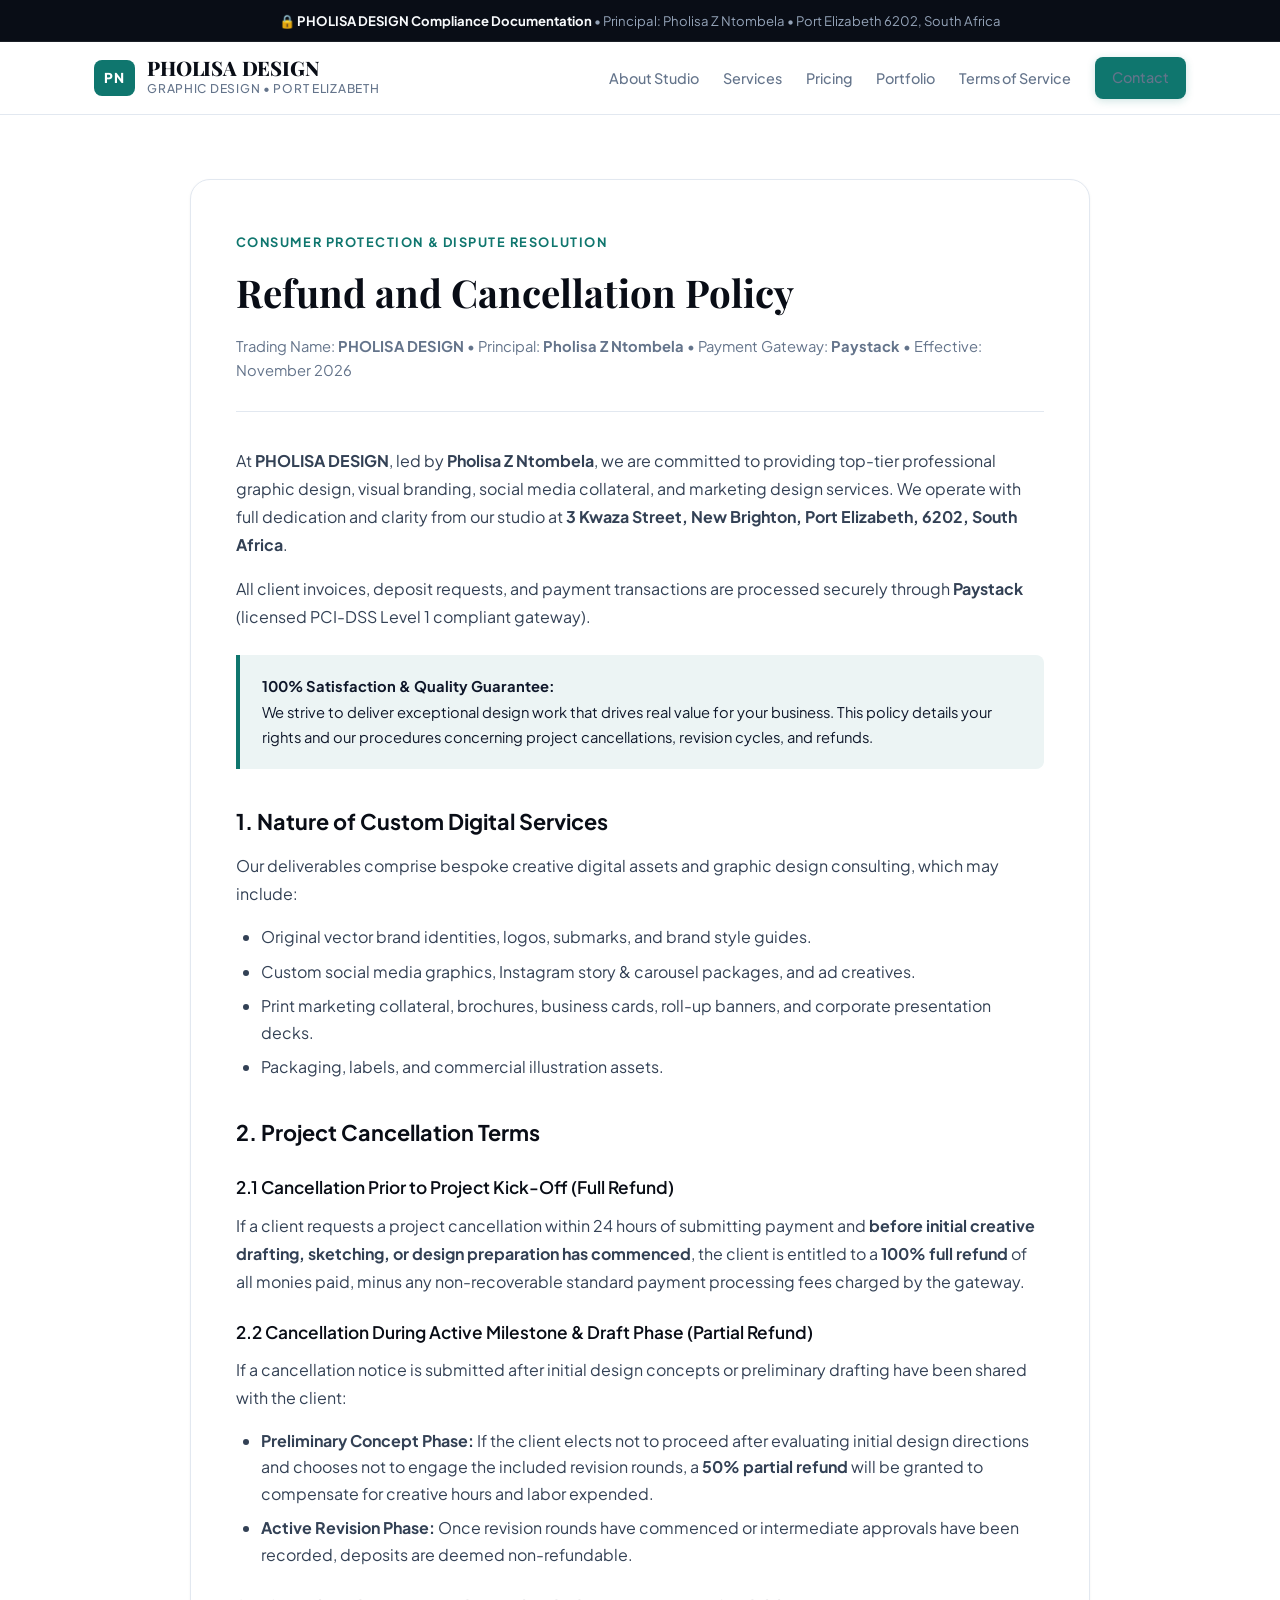
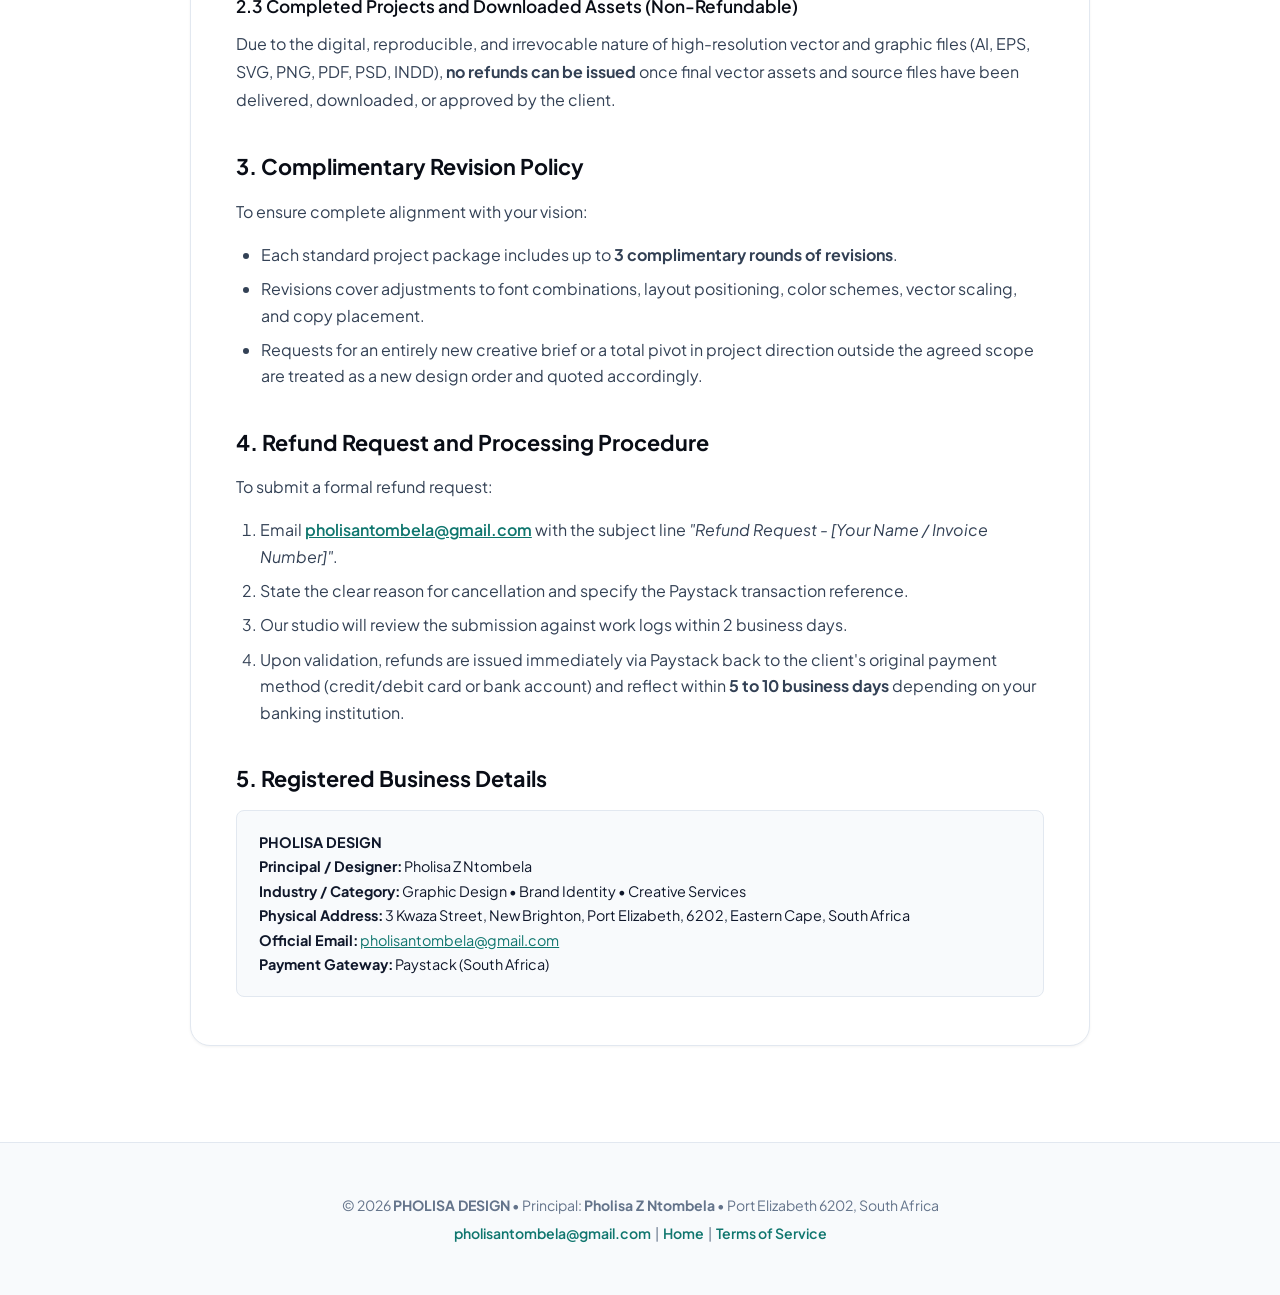
==== refund-policy.html @ c9d3c2b5 "Initial commit: PHOLISA DESIGN website" ====
<!DOCTYPE html>
<html lang="en">
<head>
  <meta charset="UTF-8">
  <meta name="viewport" content="width=device-width, initial-scale=1.0">
  <title>Refund &amp; Cancellation Policy — PHOLISA DESIGN</title>
  <meta name="description" content="Official Refund and Cancellation Policy for PHOLISA DESIGN (Pholisa Z Ntombela) — Graphic Design Studio based in Port Elizabeth, South Africa.">
  <link rel="stylesheet" href="styles.css">
  <link rel="preconnect" href="https://fonts.googleapis.com">
  <link rel="preconnect" href="https://fonts.gstatic.com" crossorigin>
  <link href="https://fonts.googleapis.com/css2?family=Playfair+Display:ital,wght@0,600;0,700;1,600&family=Plus+Jakarta+Sans:wght@300;400;500;600;700;800&display=swap" rel="stylesheet">
</head>
<body>

  <!-- Top Announcement Bar -->
  <div class="top-bar">
    <span>🔒 <strong>PHOLISA DESIGN Compliance Documentation</strong> &bull; Principal: Pholisa Z Ntombela &bull; Port Elizabeth 6202, South Africa</span>
  </div>

  <!-- Navigation -->
  <nav>
    <div class="nav-inner">
      <a href="index.html" class="logo-brand">
        <span class="logo-badge">PN</span>
        <div class="logo-text">
          <span class="logo-title">PHOLISA DESIGN</span>
          <span class="logo-sub">Graphic Design &bull; Port Elizabeth</span>
        </div>
      </a>
      <ul class="nav-links">
        <li><a href="index.html#about">About Studio</a></li>
        <li><a href="index.html#services">Services</a></li>
        <li><a href="index.html#pricing">Pricing</a></li>
        <li><a href="index.html#portfolio">Portfolio</a></li>
        <li><a href="terms.html">Terms of Service</a></li>
        <li><a href="index.html#contact" class="btn btn-primary btn-sm">Contact</a></li>
      </ul>
    </div>
  </nav>

  <!-- Main Content -->
  <main class="policy-page">
    <div class="container">
      <div class="policy-card-main">
        
        <div class="policy-head">
          <span class="section-label">Consumer Protection &amp; Dispute Resolution</span>
          <h1>Refund and Cancellation Policy</h1>
          <p>
            Trading Name: <strong>PHOLISA DESIGN</strong> &bull; Principal: <strong>Pholisa Z Ntombela</strong> &bull; Payment Gateway: <strong>Paystack</strong> &bull; Effective: November 2026
          </p>
        </div>

        <div class="policy-content">
          <p>
            At <strong>PHOLISA DESIGN</strong>, led by <strong>Pholisa Z Ntombela</strong>, we are committed to providing top-tier professional graphic design, visual branding, social media collateral, and marketing design services. We operate with full dedication and clarity from our studio at <strong>3 Kwaza Street, New Brighton, Port Elizabeth, 6202, South Africa</strong>.
          </p>
          <p>
            All client invoices, deposit requests, and payment transactions are processed securely through <strong>Paystack</strong> (licensed PCI-DSS Level 1 compliant gateway).
          </p>

          <div class="policy-alert-box">
            <strong>100% Satisfaction &amp; Quality Guarantee:</strong><br>
            We strive to deliver exceptional design work that drives real value for your business. This policy details your rights and our procedures concerning project cancellations, revision cycles, and refunds.
          </div>

          <h2>1. Nature of Custom Digital Services</h2>
          <p>
            Our deliverables comprise bespoke creative digital assets and graphic design consulting, which may include:
          </p>
          <ul>
            <li>Original vector brand identities, logos, submarks, and brand style guides.</li>
            <li>Custom social media graphics, Instagram story &amp; carousel packages, and ad creatives.</li>
            <li>Print marketing collateral, brochures, business cards, roll-up banners, and corporate presentation decks.</li>
            <li>Packaging, labels, and commercial illustration assets.</li>
          </ul>

          <h2>2. Project Cancellation Terms</h2>
          
          <h3>2.1 Cancellation Prior to Project Kick-Off (Full Refund)</h3>
          <p>
            If a client requests a project cancellation within 24 hours of submitting payment and <strong>before initial creative drafting, sketching, or design preparation has commenced</strong>, the client is entitled to a <strong>100% full refund</strong> of all monies paid, minus any non-recoverable standard payment processing fees charged by the gateway.
          </p>

          <h3>2.2 Cancellation During Active Milestone &amp; Draft Phase (Partial Refund)</h3>
          <p>
            If a cancellation notice is submitted after initial design concepts or preliminary drafting have been shared with the client:
          </p>
          <ul>
            <li><strong>Preliminary Concept Phase:</strong> If the client elects not to proceed after evaluating initial design directions and chooses not to engage the included revision rounds, a <strong>50% partial refund</strong> will be granted to compensate for creative hours and labor expended.</li>
            <li><strong>Active Revision Phase:</strong> Once revision rounds have commenced or intermediate approvals have been recorded, deposits are deemed non-refundable.</li>
          </ul>

          <h3>2.3 Completed Projects and Downloaded Assets (Non-Refundable)</h3>
          <p>
            Due to the digital, reproducible, and irrevocable nature of high-resolution vector and graphic files (AI, EPS, SVG, PNG, PDF, PSD, INDD), <strong>no refunds can be issued</strong> once final vector assets and source files have been delivered, downloaded, or approved by the client.
          </p>

          <h2>3. Complimentary Revision Policy</h2>
          <p>
            To ensure complete alignment with your vision:
          </p>
          <ul>
            <li>Each standard project package includes up to <strong>3 complimentary rounds of revisions</strong>.</li>
            <li>Revisions cover adjustments to font combinations, layout positioning, color schemes, vector scaling, and copy placement.</li>
            <li>Requests for an entirely new creative brief or a total pivot in project direction outside the agreed scope are treated as a new design order and quoted accordingly.</li>
          </ul>

          <h2>4. Refund Request and Processing Procedure</h2>
          <p>
            To submit a formal refund request:
          </p>
          <ol style="margin-left: 1.5rem; color: #334155; margin-bottom: 1.2rem;">
            <li style="margin-bottom: 0.5rem;">Email <a href="mailto:pholisantombela@gmail.com" style="color:var(--clr-accent); font-weight:600;">pholisantombela@gmail.com</a> with the subject line <em>"Refund Request - [Your Name / Invoice Number]"</em>.</li>
            <li style="margin-bottom: 0.5rem;">State the clear reason for cancellation and specify the Paystack transaction reference.</li>
            <li style="margin-bottom: 0.5rem;">Our studio will review the submission against work logs within 2 business days.</li>
            <li style="margin-bottom: 0.5rem;">Upon validation, refunds are issued immediately via Paystack back to the client's original payment method (credit/debit card or bank account) and reflect within <strong>5 to 10 business days</strong> depending on your banking institution.</li>
          </ol>

          <h2>5. Registered Business Details</h2>
          <div style="background: var(--clr-surface); border: 1px solid var(--clr-border); padding: 1.2rem 1.4rem; border-radius: var(--radius-sm); font-size: 0.9rem; line-height: 1.7;">
            <strong>PHOLISA DESIGN</strong><br>
            <strong>Principal / Designer:</strong> Pholisa Z Ntombela<br>
            <strong>Industry / Category:</strong> Graphic Design &bull; Brand Identity &bull; Creative Services<br>
            <strong>Physical Address:</strong> 3 Kwaza Street, New Brighton, Port Elizabeth, 6202, Eastern Cape, South Africa<br>
            <strong>Official Email:</strong> <a href="mailto:pholisantombela@gmail.com" style="color:var(--clr-accent);">pholisantombela@gmail.com</a><br>
            <strong>Payment Gateway:</strong> Paystack (South Africa)
          </div>

        </div>
      </div>
    </div>
  </main>

  <!-- Footer -->
  <footer>
    <div class="container">
      <p>
        &copy; 2026 <strong>PHOLISA DESIGN</strong> &bull; Principal: <strong>Pholisa Z Ntombela</strong> &bull; Port Elizabeth 6202, South Africa<br>
        <a href="mailto:pholisantombela@gmail.com">pholisantombela@gmail.com</a> &nbsp;|&nbsp;
        <a href="index.html">Home</a> &nbsp;|&nbsp;
        <a href="terms.html">Terms of Service</a>
      </p>
    </div>
  </footer>

</body>
</html>
---- styles.css ----
:root {
  --clr-bg: #ffffff;
  --clr-surface: #f8fafc;
  --clr-card: #ffffff;
  --clr-border: #e2e8f0;
  --clr-accent: #0f766e; /* Elegant deep teal / emerald */
  --clr-accent-hover: #0d9488;
  --clr-accent-light: rgba(15, 118, 110, 0.08);
  --clr-accent-border: rgba(15, 118, 110, 0.25);
  --clr-gold: #b45309;
  --clr-gold-light: rgba(180, 83, 9, 0.1);
  --clr-text: #0f172a;
  --clr-muted: #64748b;
  --clr-dark: #090d16;
  --radius-sm: 8px;
  --radius: 14px;
  --radius-lg: 20px;
  --max-w: 1140px;
  --shadow-sm: 0 1px 3px rgba(0,0,0,0.05);
  --shadow-md: 0 4px 12px rgba(0,0,0,0.06);
  --shadow-lg: 0 12px 30px rgba(0,0,0,0.08);
  --font-sans: 'Plus Jakarta Sans', -apple-system, BlinkMacSystemFont, 'Segoe UI', Roboto, sans-serif;
  --font-serif: 'Playfair Display', Georgia, serif;
}

*, *::before, *::after {
  box-sizing: border-box;
  margin: 0;
  padding: 0;
}

html {
  scroll-behavior: smooth;
  color-scheme: light;
}

body {
  font-family: var(--font-sans);
  background: var(--clr-bg);
  color: var(--clr-text);
  line-height: 1.65;
  -webkit-font-smoothing: antialiased;
}

/* Announcement Top Bar */
.top-bar {
  background: var(--clr-dark);
  color: #94a3b8;
  font-size: 0.82rem;
  padding: 0.6rem 1rem;
  text-align: center;
  border-bottom: 1px solid rgba(255,255,255,0.08);
}
.top-bar strong {
  color: #f8fafc;
}
.top-bar a {
  color: #38bdf8;
  text-decoration: underline;
  margin-left: 0.4rem;
}

/* Navigation */
nav {
  position: sticky;
  top: 0;
  z-index: 100;
  background: rgba(255, 255, 255, 0.95);
  backdrop-filter: blur(16px);
  -webkit-backdrop-filter: blur(16px);
  border-bottom: 1px solid var(--clr-border);
}

.nav-inner {
  max-width: var(--max-w);
  margin: auto;
  padding: 0.95rem 1.5rem;
  display: flex;
  align-items: center;
  justify-content: space-between;
  gap: 1.5rem;
}

.logo-brand {
  display: flex;
  align-items: center;
  gap: 0.75rem;
  text-decoration: none;
}

.logo-badge {
  background: var(--clr-accent);
  color: #ffffff;
  font-weight: 800;
  font-size: 0.85rem;
  letter-spacing: 0.05em;
  padding: 0.4rem 0.65rem;
  border-radius: var(--radius-sm);
}

.logo-text {
  display: flex;
  flex-direction: column;
}

.logo-title {
  font-family: var(--font-serif);
  font-size: 1.25rem;
  font-weight: 800;
  color: var(--clr-dark);
  line-height: 1.1;
  letter-spacing: -0.01em;
}

.logo-sub {
  font-size: 0.75rem;
  color: var(--clr-muted);
  font-weight: 500;
  text-transform: uppercase;
  letter-spacing: 0.06em;
}

.nav-links {
  display: flex;
  gap: 1.5rem;
  list-style: none;
  align-items: center;
}

.nav-links a {
  color: var(--clr-muted);
  text-decoration: none;
  font-size: 0.9rem;
  font-weight: 500;
  transition: color 0.2s;
}

.nav-links a:hover {
  color: var(--clr-accent);
}

/* Buttons */
.btn {
  display: inline-flex;
  align-items: center;
  justify-content: center;
  gap: 0.5rem;
  padding: 0.75rem 1.6rem;
  border-radius: var(--radius-sm);
  font-size: 0.92rem;
  font-weight: 600;
  text-decoration: none;
  transition: all 0.25s ease;
  cursor: pointer;
  border: 1px solid transparent;
  font-family: inherit;
}

.btn-primary {
  background: var(--clr-accent);
  color: #ffffff;
  box-shadow: 0 2px 8px rgba(15, 118, 110, 0.2);
}

.btn-primary:hover {
  background: var(--clr-accent-hover);
  transform: translateY(-2px);
  box-shadow: 0 6px 16px rgba(15, 118, 110, 0.3);
  color: #ffffff;
}

.btn-outline {
  border-color: var(--clr-border);
  color: var(--clr-text);
  background: #ffffff;
}

.btn-outline:hover {
  border-color: var(--clr-accent);
  color: var(--clr-accent);
  transform: translateY(-2px);
  box-shadow: var(--shadow-sm);
}

.btn-sm {
  padding: 0.5rem 1rem;
  font-size: 0.85rem;
}

/* Hero Section */
.hero {
  min-height: 85vh;
  display: flex;
  align-items: center;
  justify-content: center;
  text-align: center;
  padding: 5rem 1.5rem 4.5rem;
  background: 
    radial-gradient(circle at 50% 15%, rgba(15, 118, 110, 0.08) 0%, transparent 60%),
    radial-gradient(circle at 80% 80%, rgba(180, 83, 9, 0.04) 0%, transparent 40%),
    var(--clr-bg);
  position: relative;
}

.hero-badge {
  display: inline-flex;
  align-items: center;
  gap: 0.5rem;
  padding: 0.4rem 1rem;
  border: 1px solid var(--clr-accent-border);
  border-radius: 9999px;
  font-size: 0.8rem;
  color: var(--clr-accent);
  letter-spacing: 0.06em;
  text-transform: uppercase;
  margin-bottom: 1.8rem;
  background: var(--clr-accent-light);
  font-weight: 700;
}

.hero h1 {
  font-family: var(--font-serif);
  font-size: clamp(2.5rem, 5.8vw, 4.4rem);
  line-height: 1.15;
  margin-bottom: 1.4rem;
  color: var(--clr-dark);
  letter-spacing: -0.02em;
}

.hero h1 span.highlight {
  color: var(--clr-accent);
  position: relative;
  display: inline-block;
}

.hero p {
  max-width: 620px;
  margin: 0 auto 2.5rem;
  color: var(--clr-muted);
  font-size: 1.1rem;
  line-height: 1.7;
}

.btn-group {
  display: flex;
  gap: 1rem;
  justify-content: center;
  flex-wrap: wrap;
}

/* Sections Common */
section {
  padding: 5.5rem 1.5rem;
}

.container {
  max-width: var(--max-w);
  margin: auto;
}

.section-label {
  font-size: 0.8rem;
  letter-spacing: 0.12em;
  text-transform: uppercase;
  color: var(--clr-accent);
  margin-bottom: 0.6rem;
  font-weight: 700;
}

.section-title {
  font-family: var(--font-serif);
  font-size: clamp(1.9rem, 3.8vw, 2.7rem);
  margin-bottom: 0.9rem;
  color: var(--clr-dark);
  letter-spacing: -0.01em;
  line-height: 1.2;
}

.section-sub {
  color: var(--clr-muted);
  max-width: 640px;
  font-size: 1.02rem;
  margin-bottom: 3.2rem;
}

hr.divider {
  border: none;
  border-top: 1px solid var(--clr-border);
  margin: 0;
}

.alt-bg {
  background: var(--clr-surface);
}

/* About Section */
.about-grid {
  display: grid;
  grid-template-columns: 1.15fr 0.85fr;
  gap: 3.5rem;
  align-items: center;
}

.about-text h2 {
  font-family: var(--font-serif);
  font-size: 2.1rem;
  margin-bottom: 1.2rem;
  color: var(--clr-dark);
  line-height: 1.25;
}

.about-text p {
  color: var(--clr-muted);
  margin-bottom: 1.1rem;
  font-size: 1rem;
  line-height: 1.75;
}

.business-id-card {
  margin-top: 1.6rem;
  padding: 1.2rem 1.4rem;
  background: var(--clr-surface);
  border: 1px solid var(--clr-border);
  border-left: 4px solid var(--clr-accent);
  border-radius: var(--radius-sm);
  font-size: 0.88rem;
  line-height: 1.65;
}

.stats-grid {
  display: grid;
  grid-template-columns: 1fr 1fr;
  gap: 1.2rem;
}

.stat-card {
  background: var(--clr-card);
  border: 1px solid var(--clr-border);
  border-radius: var(--radius);
  padding: 1.8rem 1.4rem;
  text-align: center;
  box-shadow: var(--shadow-sm);
  transition: transform 0.2s, box-shadow 0.2s;
}

.stat-card:hover {
  transform: translateY(-3px);
  box-shadow: var(--shadow-md);
}

.stat-card .num {
  font-family: var(--font-serif);
  font-size: 2.2rem;
  color: var(--clr-accent);
  font-weight: 700;
  line-height: 1.1;
}

.stat-card .lbl {
  font-size: 0.85rem;
  color: var(--clr-muted);
  margin-top: 0.4rem;
  font-weight: 500;
}

/* Services Grid */
.services-grid {
  display: grid;
  grid-template-columns: repeat(auto-fill, minmax(320px, 1fr));
  gap: 1.6rem;
}

.service-card {
  background: var(--clr-card);
  border: 1px solid var(--clr-border);
  border-radius: var(--radius);
  padding: 2rem 1.8rem;
  transition: all 0.25s ease;
  box-shadow: var(--shadow-sm);
  display: flex;
  flex-direction: column;
}

.service-card:hover {
  border-color: var(--clr-accent);
  transform: translateY(-4px);
  box-shadow: var(--shadow-lg);
}

.service-icon {
  width: 52px;
  height: 52px;
  border-radius: 12px;
  background: var(--clr-accent-light);
  display: grid;
  place-items: center;
  margin-bottom: 1.2rem;
  font-size: 1.5rem;
  color: var(--clr-accent);
}

.service-card h3 {
  font-size: 1.15rem;
  font-weight: 700;
  margin-bottom: 0.6rem;
  color: var(--clr-dark);
}

.service-card p {
  font-size: 0.92rem;
  color: var(--clr-muted);
  line-height: 1.65;
  margin-bottom: 1.2rem;
  flex-grow: 1;
}

.service-tags {
  display: flex;
  flex-wrap: wrap;
  gap: 0.4rem;
  margin-top: auto;
}

.service-tag {
  font-size: 0.75rem;
  padding: 0.2rem 0.6rem;
  border-radius: 6px;
  background: #f1f5f9;
  color: #475569;
  font-weight: 600;
}

/* Pricing Section */
.pricing-grid {
  display: grid;
  grid-template-columns: repeat(auto-fit, minmax(310px, 1fr));
  gap: 1.8rem;
  align-items: stretch;
}

.pricing-card {
  background: var(--clr-card);
  border: 1px solid var(--clr-border);
  border-radius: var(--radius-lg);
  padding: 2.2rem 2rem;
  display: flex;
  flex-direction: column;
  position: relative;
  transition: all 0.25s ease;
  box-shadow: var(--shadow-sm);
}

.pricing-card:hover {
  transform: translateY(-5px);
  box-shadow: var(--shadow-lg);
}

.pricing-card.featured {
  border: 2px solid var(--clr-accent);
  box-shadow: 0 10px 30px rgba(15, 118, 110, 0.12);
}

.featured-pill {
  position: absolute;
  top: -13px;
  left: 50%;
  transform: translateX(-50%);
  background: var(--clr-accent);
  color: #ffffff;
  font-size: 0.75rem;
  font-weight: 700;
  text-transform: uppercase;
  letter-spacing: 0.08em;
  padding: 0.3rem 0.9rem;
  border-radius: 9999px;
}

.pricing-header h3 {
  font-size: 1.25rem;
  font-weight: 700;
  color: var(--clr-dark);
  margin-bottom: 0.4rem;
}

.pricing-desc {
  font-size: 0.88rem;
  color: var(--clr-muted);
  min-height: 42px;
}

.pricing-amount {
  margin: 1.4rem 0 1.6rem;
  display: flex;
  align-items: baseline;
  gap: 0.35rem;
}

.currency {
  font-size: 1.4rem;
  font-weight: 700;
  color: var(--clr-accent);
}

.price {
  font-family: var(--font-serif);
  font-size: 2.8rem;
  font-weight: 700;
  color: var(--clr-dark);
  line-height: 1;
}

.period {
  font-size: 0.88rem;
  color: var(--clr-muted);
}

.pricing-features {
  list-style: none;
  margin-bottom: 2rem;
  flex-grow: 1;
}

.pricing-features li {
  font-size: 0.9rem;
  color: #334155;
  padding: 0.55rem 0;
  border-bottom: 1px solid #f1f5f9;
  display: flex;
  align-items: center;
  gap: 0.65rem;
}

.pricing-features li::before {
  content: "✓";
  color: var(--clr-accent);
  font-weight: 800;
  font-size: 0.95rem;
}

.pricing-notice {
  background: rgba(15, 118, 110, 0.06);
  border: 1px dashed var(--clr-accent-border);
  border-radius: var(--radius-sm);
  padding: 1.2rem;
  margin-top: 2rem;
  text-align: center;
  font-size: 0.88rem;
  color: var(--clr-text);
}

/* Steps / Workflow */
.steps {
  display: flex;
  flex-direction: column;
  gap: 1.3rem;
}

.step {
  display: flex;
  gap: 1.5rem;
  align-items: flex-start;
  background: var(--clr-card);
  border: 1px solid var(--clr-border);
  border-radius: var(--radius);
  padding: 1.6rem 1.8rem;
  box-shadow: var(--shadow-sm);
  transition: transform 0.2s ease, border-color 0.2s ease;
}

.step:hover {
  transform: translateX(4px);
  border-color: var(--clr-accent-border);
}

.step-num {
  min-width: 42px;
  height: 42px;
  border-radius: 50%;
  background: var(--clr-accent-light);
  border: 1.5px solid var(--clr-accent);
  color: var(--clr-accent);
  font-weight: 800;
  font-size: 1rem;
  display: grid;
  place-items: center;
  flex-shrink: 0;
}

.step h3 {
  font-size: 1.05rem;
  font-weight: 700;
  margin-bottom: 0.35rem;
  color: var(--clr-dark);
}

.step p {
  font-size: 0.92rem;
  color: var(--clr-muted);
  line-height: 1.65;
}

/* Portfolio / Projects */
.projects-grid {
  display: grid;
  grid-template-columns: repeat(auto-fill, minmax(320px, 1fr));
  gap: 1.8rem;
}

.project-card {
  background: var(--clr-card);
  border: 1px solid var(--clr-border);
  border-radius: var(--radius);
  overflow: hidden;
  transition: all 0.25s ease;
  box-shadow: var(--shadow-sm);
}

.project-card:hover {
  border-color: var(--clr-accent);
  transform: translateY(-5px);
  box-shadow: var(--shadow-lg);
}

.project-thumb {
  height: 180px;
  background: linear-gradient(135deg, #f8fafc, #e2e8f0);
  display: grid;
  place-items: center;
  font-size: 2.8rem;
  border-bottom: 1px solid var(--clr-border);
}

.project-body {
  padding: 1.5rem 1.6rem;
}

.project-body h3 {
  font-size: 1.08rem;
  font-weight: 700;
  margin-bottom: 0.45rem;
  color: var(--clr-dark);
}

.project-body p {
  font-size: 0.88rem;
  color: var(--clr-muted);
  line-height: 1.6;
}

.project-tag {
  display: inline-block;
  margin-top: 0.9rem;
  padding: 0.25rem 0.75rem;
  border-radius: 9999px;
  background: var(--clr-accent-light);
  color: var(--clr-accent);
  font-size: 0.75rem;
  font-weight: 700;
  text-transform: uppercase;
  letter-spacing: 0.05em;
}

/* Policies Grid */
.policy-grid {
  display: grid;
  grid-template-columns: 1fr 1fr;
  gap: 1.8rem;
}

.policy-card {
  background: var(--clr-card);
  border: 1px solid var(--clr-border);
  border-radius: var(--radius);
  padding: 2rem 1.8rem;
  box-shadow: var(--shadow-sm);
}

.policy-card h3 {
  font-size: 1.1rem;
  font-weight: 700;
  margin-bottom: 1rem;
  color: var(--clr-accent);
  display: flex;
  align-items: center;
  gap: 0.6rem;
}

.policy-card ul {
  list-style: none;
}

.policy-card ul li {
  font-size: 0.9rem;
  color: var(--clr-muted);
  padding: 0.5rem 0;
  border-bottom: 1px solid #f1f5f9;
  display: flex;
  gap: 0.6rem;
  line-height: 1.6;
}

.policy-card ul li:last-child {
  border-bottom: none;
}

.policy-card ul li::before {
  content: "›";
  color: var(--clr-accent);
  font-weight: 700;
  flex-shrink: 0;
}

/* Contact Grid */
.contact-grid {
  display: grid;
  grid-template-columns: 1fr 1fr;
  gap: 3rem;
  align-items: start;
}

.contact-info h2 {
  font-family: var(--font-serif);
  font-size: 2.1rem;
  margin-bottom: 0.8rem;
  color: var(--clr-dark);
}

.contact-info p {
  color: var(--clr-muted);
  margin-bottom: 2rem;
  font-size: 1.02rem;
}

.contact-items {
  display: flex;
  flex-direction: column;
  gap: 1rem;
}

.contact-item {
  display: flex;
  align-items: center;
  gap: 1.1rem;
  background: var(--clr-card);
  border: 1px solid var(--clr-border);
  border-radius: var(--radius);
  padding: 1.1rem 1.4rem;
  text-decoration: none;
  color: inherit;
  transition: all 0.2s ease;
  box-shadow: var(--shadow-sm);
}

.contact-item:hover {
  border-color: var(--clr-accent);
  box-shadow: var(--shadow-md);
  transform: translateY(-2px);
}

.contact-item .ci-icon {
  font-size: 1.4rem;
  min-width: 34px;
  text-align: center;
}

.contact-item .ci-label {
  font-size: 0.78rem;
  color: var(--clr-muted);
  text-transform: uppercase;
  letter-spacing: 0.05em;
  font-weight: 600;
}

.contact-item .ci-val {
  font-size: 0.95rem;
  font-weight: 600;
  color: var(--clr-dark);
}

.contact-form {
  background: var(--clr-card);
  border: 1px solid var(--clr-border);
  border-radius: var(--radius-lg);
  padding: 2.4rem;
  box-shadow: var(--shadow-sm);
}

.contact-form h3 {
  font-size: 1.25rem;
  font-weight: 700;
  margin-bottom: 1.5rem;
  color: var(--clr-dark);
}

.form-group {
  margin-bottom: 1.25rem;
}

.form-group label {
  display: block;
  font-size: 0.85rem;
  color: var(--clr-muted);
  margin-bottom: 0.45rem;
  font-weight: 600;
}

.form-group input,
.form-group textarea,
.form-group select {
  width: 100%;
  background: #ffffff;
  border: 1px solid var(--clr-border);
  border-radius: var(--radius-sm);
  padding: 0.8rem 1rem;
  color: var(--clr-text);
  font-family: inherit;
  font-size: 0.92rem;
  transition: border-color 0.2s, box-shadow 0.2s;
  outline: none;
}

.form-group input:focus,
.form-group textarea:focus,
.form-group select:focus {
  border-color: var(--clr-accent);
  box-shadow: 0 0 0 3px rgba(15, 118, 110, 0.12);
}

.form-group textarea {
  resize: vertical;
  min-height: 120px;
}

.btn-submit {
  width: 100%;
  padding: 0.9rem;
  border: none;
  border-radius: var(--radius-sm);
  background: var(--clr-accent);
  color: #ffffff;
  font-weight: 700;
  font-size: 1rem;
  cursor: pointer;
  transition: all 0.25s ease;
  font-family: inherit;
}

.btn-submit:hover {
  background: var(--clr-accent-hover);
  transform: translateY(-2px);
  box-shadow: 0 6px 18px rgba(15, 118, 110, 0.25);
}

/* Standalone Policy & Terms Pages */
.policy-page {
  padding: 4rem 1.5rem 6rem;
}

.policy-card-main {
  background: var(--clr-card);
  border: 1px solid var(--clr-border);
  border-radius: var(--radius-lg);
  padding: 3rem 2.8rem;
  box-shadow: var(--shadow-sm);
  max-width: 900px;
  margin: 0 auto;
}

.policy-head {
  border-bottom: 1px solid var(--clr-border);
  padding-bottom: 1.8rem;
  margin-bottom: 2.2rem;
}

.policy-head h1 {
  font-family: var(--font-serif);
  font-size: 2.4rem;
  color: var(--clr-dark);
  margin: 0.4rem 0 0.6rem;
}

.policy-head p {
  color: var(--clr-muted);
  font-size: 0.92rem;
}

.policy-content h2 {
  font-size: 1.35rem;
  color: var(--clr-dark);
  margin: 2.2rem 0 0.8rem;
  font-weight: 700;
}

.policy-content h3 {
  font-size: 1.08rem;
  color: var(--clr-dark);
  margin: 1.4rem 0 0.6rem;
  font-weight: 600;
}

.policy-content p {
  color: #334155;
  margin-bottom: 1rem;
  line-height: 1.75;
}

.policy-content ul {
  margin: 0.8rem 0 1.5rem 1.6rem;
  color: #334155;
}

.policy-content ul li {
  margin-bottom: 0.5rem;
  line-height: 1.65;
}

.policy-alert-box {
  background: rgba(15, 118, 110, 0.08);
  border-left: 4px solid var(--clr-accent);
  padding: 1.2rem 1.4rem;
  border-radius: 0 var(--radius-sm) var(--radius-sm) 0;
  margin: 1.5rem 0;
  font-size: 0.92rem;
  line-height: 1.7;
}

/* Footer */
footer {
  text-align: center;
  padding: 3rem 1.5rem;
  border-top: 1px solid var(--clr-border);
  background: var(--clr-surface);
}

footer p {
  font-size: 0.88rem;
  color: var(--clr-muted);
  line-height: 2;
}

footer a {
  color: var(--clr-accent);
  text-decoration: none;
  font-weight: 600;
}

footer a:hover {
  text-decoration: underline;
}

/* Responsive */
@media (max-width: 860px) {
  .about-grid, .contact-grid {
    grid-template-columns: 1fr;
    gap: 2.5rem;
  }
  .policy-grid {
    grid-template-columns: 1fr;
  }
  .nav-links {
    display: none;
  }
  .policy-card-main {
    padding: 2rem 1.5rem;
  }
}
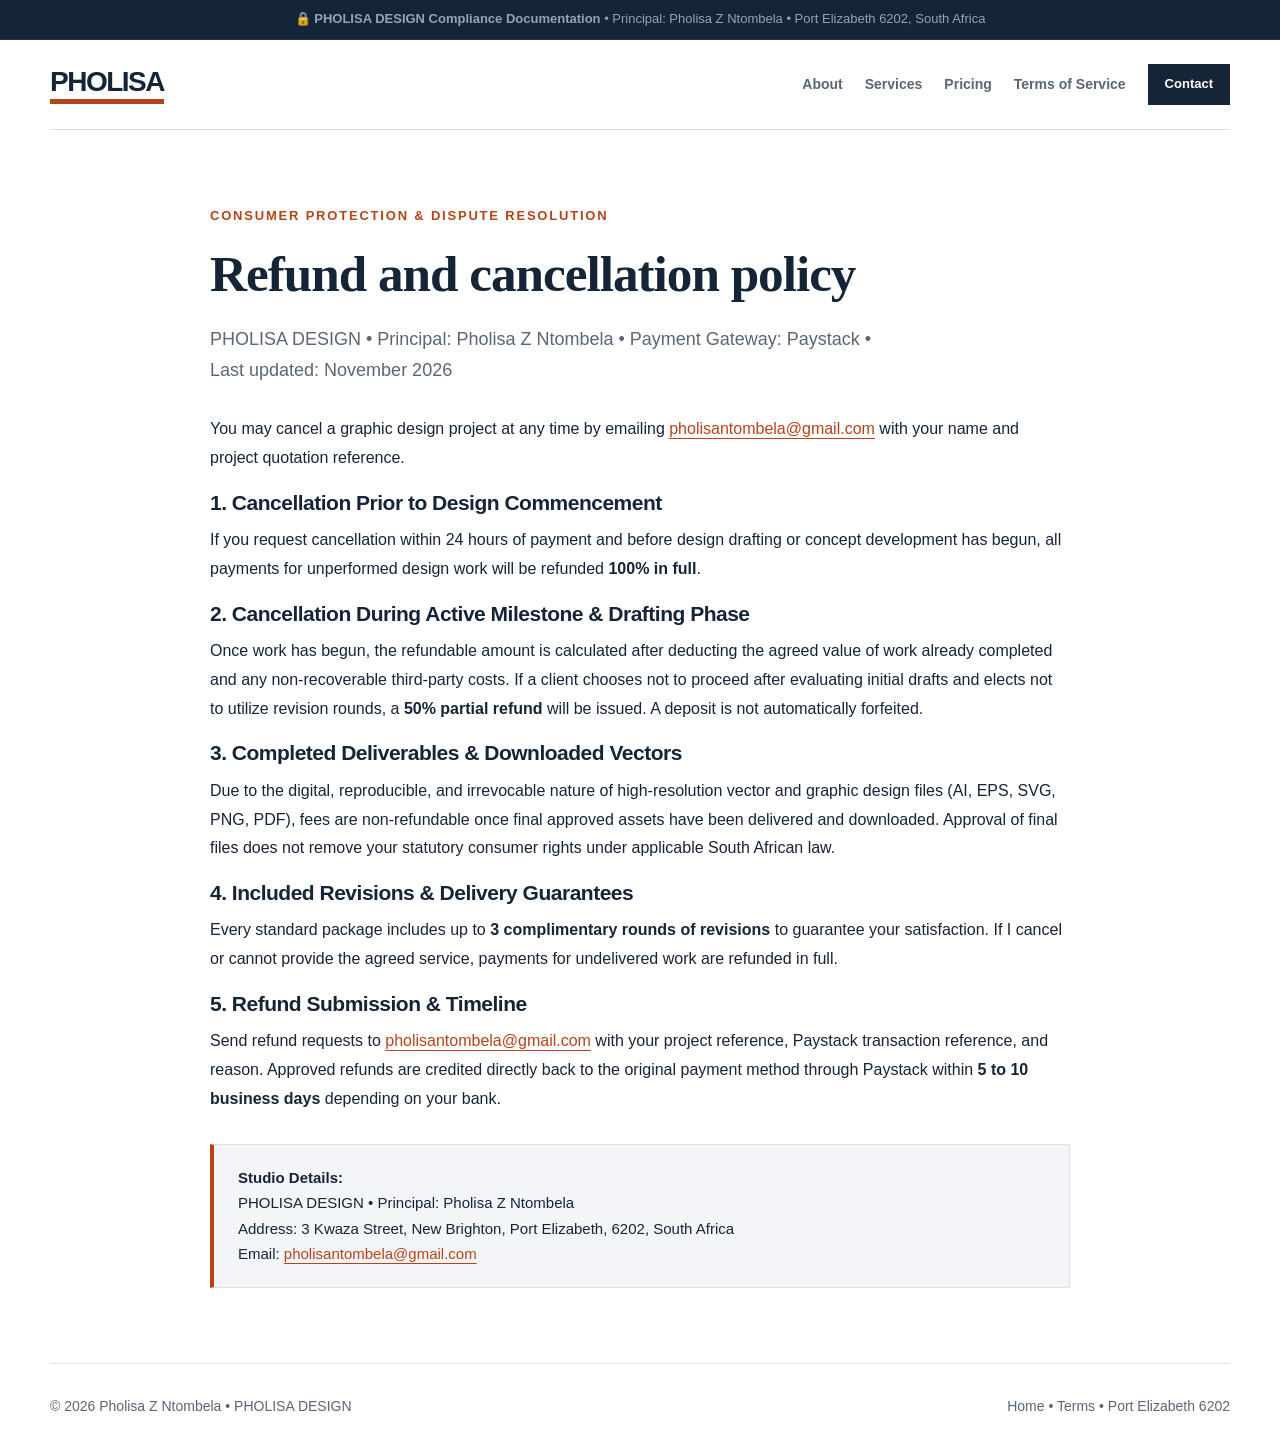
==== commit 010d8578: "Refactor design, structure and compliance inspired by NORK" ====
--- a/refund-policy.html
+++ b/refund-policy.html
@@ -1,148 +1,88 @@
-<!DOCTYPE html>
+<!doctype html>
 <html lang="en">
 <head>
-  <meta charset="UTF-8">
-  <meta name="viewport" content="width=device-width, initial-scale=1.0">
+  <meta charset="utf-8">
+  <meta name="viewport" content="width=device-width, initial-scale=1">
   <title>Refund &amp; Cancellation Policy — PHOLISA DESIGN</title>
-  <meta name="description" content="Official Refund and Cancellation Policy for PHOLISA DESIGN (Pholisa Z Ntombela) — Graphic Design Studio based in Port Elizabeth, South Africa.">
+  <meta name="description" content="Official Refund and Cancellation Policy for PHOLISA DESIGN (Pholisa Z Ntombela) — Freelance Graphic Designer based in Port Elizabeth, South Africa.">
+  <link rel="icon" type="image/svg+xml" href="data:image/svg+xml,%3Csvg xmlns='http://www.w3.org/2000/svg' viewBox='0 0 32 32'%3E%3Crect width='32' height='32' fill='%23b84316'/%3E%3Ctext x='8' y='24' font-family='Arial' font-weight='bold' font-size='22' fill='white'%3EP%3C/text%3E%3C/svg%3E">
   <link rel="stylesheet" href="styles.css">
-  <link rel="preconnect" href="https://fonts.googleapis.com">
-  <link rel="preconnect" href="https://fonts.gstatic.com" crossorigin>
-  <link href="https://fonts.googleapis.com/css2?family=Playfair+Display:ital,wght@0,600;0,700;1,600&family=Plus+Jakarta+Sans:wght@300;400;500;600;700;800&display=swap" rel="stylesheet">
 </head>
 <body>
 
   <!-- Top Announcement Bar -->
-  <div class="top-bar">
+  <div style="background:var(--ink);color:#94a3b8;font-size:13px;padding:8px 16px;text-align:center;border-bottom:1px solid rgba(255,255,255,0.08);">
     <span>🔒 <strong>PHOLISA DESIGN Compliance Documentation</strong> &bull; Principal: Pholisa Z Ntombela &bull; Port Elizabeth 6202, South Africa</span>
   </div>
 
-  <!-- Navigation -->
-  <nav>
-    <div class="nav-inner">
-      <a href="index.html" class="logo-brand">
-        <span class="logo-badge">PN</span>
-        <div class="logo-text">
-          <span class="logo-title">PHOLISA DESIGN</span>
-          <span class="logo-sub">Graphic Design &bull; Port Elizabeth</span>
-        </div>
-      </a>
-      <ul class="nav-links">
-        <li><a href="index.html#about">About Studio</a></li>
-        <li><a href="index.html#services">Services</a></li>
-        <li><a href="index.html#pricing">Pricing</a></li>
-        <li><a href="index.html#portfolio">Portfolio</a></li>
-        <li><a href="terms.html">Terms of Service</a></li>
-        <li><a href="index.html#contact" class="btn btn-primary btn-sm">Contact</a></li>
-      </ul>
-    </div>
-  </nav>
+  <div class="wrap">
+    <!-- Header -->
+    <header>
+      <a class="wordmark" href="index.html" aria-label="PHOLISA DESIGN home">PHOLISA</a>
+      <nav aria-label="Main navigation">
+        <a href="index.html#about">About</a>
+        <a href="index.html#services">Services</a>
+        <a href="index.html#pricing">Pricing</a>
+        <a href="terms.html">Terms of Service</a>
+        <a href="index.html#contact" class="nav-quote-btn">Contact</a>
+      </nav>
+    </header>
 
-  <!-- Main Content -->
-  <main class="policy-page">
-    <div class="container">
-      <div class="policy-card-main">
-        
-        <div class="policy-head">
-          <span class="section-label">Consumer Protection &amp; Dispute Resolution</span>
-          <h1>Refund and Cancellation Policy</h1>
-          <p>
-            Trading Name: <strong>PHOLISA DESIGN</strong> &bull; Principal: <strong>Pholisa Z Ntombela</strong> &bull; Payment Gateway: <strong>Paystack</strong> &bull; Effective: November 2026
-          </p>
-        </div>
+    <main class="section" style="max-width:860px;margin:auto;">
+      <span class="eyebrow">Consumer Protection &amp; Dispute Resolution</span>
+      <h2>Refund and cancellation policy</h2>
+      <p class="intro">
+        PHOLISA DESIGN &bull; Principal: Pholisa Z Ntombela &bull; Payment Gateway: Paystack &bull; Last updated: November 2026
+      </p>
 
-        <div class="policy-content">
-          <p>
-            At <strong>PHOLISA DESIGN</strong>, led by <strong>Pholisa Z Ntombela</strong>, we are committed to providing top-tier professional graphic design, visual branding, social media collateral, and marketing design services. We operate with full dedication and clarity from our studio at <strong>3 Kwaza Street, New Brighton, Port Elizabeth, 6202, South Africa</strong>.
-          </p>
-          <p>
-            All client invoices, deposit requests, and payment transactions are processed securely through <strong>Paystack</strong> (licensed PCI-DSS Level 1 compliant gateway).
-          </p>
+      <div style="margin-top:30px;line-height:1.8;">
+        <p>
+          You may cancel a graphic design project at any time by emailing <a href="mailto:pholisantombela@gmail.com">pholisantombela@gmail.com</a> with your name and project quotation reference.
+        </p>
 
-          <div class="policy-alert-box">
-            <strong>100% Satisfaction &amp; Quality Guarantee:</strong><br>
-            We strive to deliver exceptional design work that drives real value for your business. This policy details your rights and our procedures concerning project cancellations, revision cycles, and refunds.
-          </div>
+        <h3>1. Cancellation Prior to Design Commencement</h3>
+        <p>
+          If you request cancellation within 24 hours of payment and before design drafting or concept development has begun, all payments for unperformed design work will be refunded <strong>100% in full</strong>.
+        </p>
 
-          <h2>1. Nature of Custom Digital Services</h2>
-          <p>
-            Our deliverables comprise bespoke creative digital assets and graphic design consulting, which may include:
-          </p>
-          <ul>
-            <li>Original vector brand identities, logos, submarks, and brand style guides.</li>
-            <li>Custom social media graphics, Instagram story &amp; carousel packages, and ad creatives.</li>
-            <li>Print marketing collateral, brochures, business cards, roll-up banners, and corporate presentation decks.</li>
-            <li>Packaging, labels, and commercial illustration assets.</li>
-          </ul>
+        <h3>2. Cancellation During Active Milestone &amp; Drafting Phase</h3>
+        <p>
+          Once work has begun, the refundable amount is calculated after deducting the agreed value of work already completed and any non-recoverable third-party costs. If a client chooses not to proceed after evaluating initial drafts and elects not to utilize revision rounds, a <strong>50% partial refund</strong> will be issued. A deposit is not automatically forfeited.
+        </p>
 
-          <h2>2. Project Cancellation Terms</h2>
-          
-          <h3>2.1 Cancellation Prior to Project Kick-Off (Full Refund)</h3>
-          <p>
-            If a client requests a project cancellation within 24 hours of submitting payment and <strong>before initial creative drafting, sketching, or design preparation has commenced</strong>, the client is entitled to a <strong>100% full refund</strong> of all monies paid, minus any non-recoverable standard payment processing fees charged by the gateway.
-          </p>
+        <h3>3. Completed Deliverables &amp; Downloaded Vectors</h3>
+        <p>
+          Due to the digital, reproducible, and irrevocable nature of high-resolution vector and graphic design files (AI, EPS, SVG, PNG, PDF), fees are non-refundable once final approved assets have been delivered and downloaded. Approval of final files does not remove your statutory consumer rights under applicable South African law.
+        </p>
 
-          <h3>2.2 Cancellation During Active Milestone &amp; Draft Phase (Partial Refund)</h3>
-          <p>
-            If a cancellation notice is submitted after initial design concepts or preliminary drafting have been shared with the client:
-          </p>
-          <ul>
-            <li><strong>Preliminary Concept Phase:</strong> If the client elects not to proceed after evaluating initial design directions and chooses not to engage the included revision rounds, a <strong>50% partial refund</strong> will be granted to compensate for creative hours and labor expended.</li>
-            <li><strong>Active Revision Phase:</strong> Once revision rounds have commenced or intermediate approvals have been recorded, deposits are deemed non-refundable.</li>
-          </ul>
+        <h3>4. Included Revisions &amp; Delivery Guarantees</h3>
+        <p>
+          Every standard package includes up to <strong>3 complimentary rounds of revisions</strong> to guarantee your satisfaction. If I cancel or cannot provide the agreed service, payments for undelivered work are refunded in full.
+        </p>
 
-          <h3>2.3 Completed Projects and Downloaded Assets (Non-Refundable)</h3>
-          <p>
-            Due to the digital, reproducible, and irrevocable nature of high-resolution vector and graphic files (AI, EPS, SVG, PNG, PDF, PSD, INDD), <strong>no refunds can be issued</strong> once final vector assets and source files have been delivered, downloaded, or approved by the client.
-          </p>
+        <h3>5. Refund Submission &amp; Timeline</h3>
+        <p>
+          Send refund requests to <a href="mailto:pholisantombela@gmail.com">pholisantombela@gmail.com</a> with your project reference, Paystack transaction reference, and reason. Approved refunds are credited directly back to the original payment method through Paystack within <strong>5 to 10 business days</strong> depending on your bank.
+        </p>
 
-          <h2>3. Complimentary Revision Policy</h2>
-          <p>
-            To ensure complete alignment with your vision:
-          </p>
-          <ul>
-            <li>Each standard project package includes up to <strong>3 complimentary rounds of revisions</strong>.</li>
-            <li>Revisions cover adjustments to font combinations, layout positioning, color schemes, vector scaling, and copy placement.</li>
-            <li>Requests for an entirely new creative brief or a total pivot in project direction outside the agreed scope are treated as a new design order and quoted accordingly.</li>
-          </ul>
-
-          <h2>4. Refund Request and Processing Procedure</h2>
-          <p>
-            To submit a formal refund request:
-          </p>
-          <ol style="margin-left: 1.5rem; color: #334155; margin-bottom: 1.2rem;">
-            <li style="margin-bottom: 0.5rem;">Email <a href="mailto:pholisantombela@gmail.com" style="color:var(--clr-accent); font-weight:600;">pholisantombela@gmail.com</a> with the subject line <em>"Refund Request - [Your Name / Invoice Number]"</em>.</li>
-            <li style="margin-bottom: 0.5rem;">State the clear reason for cancellation and specify the Paystack transaction reference.</li>
-            <li style="margin-bottom: 0.5rem;">Our studio will review the submission against work logs within 2 business days.</li>
-            <li style="margin-bottom: 0.5rem;">Upon validation, refunds are issued immediately via Paystack back to the client's original payment method (credit/debit card or bank account) and reflect within <strong>5 to 10 business days</strong> depending on your banking institution.</li>
-          </ol>
-
-          <h2>5. Registered Business Details</h2>
-          <div style="background: var(--clr-surface); border: 1px solid var(--clr-border); padding: 1.2rem 1.4rem; border-radius: var(--radius-sm); font-size: 0.9rem; line-height: 1.7;">
-            <strong>PHOLISA DESIGN</strong><br>
-            <strong>Principal / Designer:</strong> Pholisa Z Ntombela<br>
-            <strong>Industry / Category:</strong> Graphic Design &bull; Brand Identity &bull; Creative Services<br>
-            <strong>Physical Address:</strong> 3 Kwaza Street, New Brighton, Port Elizabeth, 6202, Eastern Cape, South Africa<br>
-            <strong>Official Email:</strong> <a href="mailto:pholisantombela@gmail.com" style="color:var(--clr-accent);">pholisantombela@gmail.com</a><br>
-            <strong>Payment Gateway:</strong> Paystack (South Africa)
-          </div>
-
+        <div class="about-card" style="margin-top:30px;">
+          <strong>Studio Details:</strong><br>
+          PHOLISA DESIGN &bull; Principal: Pholisa Z Ntombela<br>
+          Address: 3 Kwaza Street, New Brighton, Port Elizabeth, 6202, South Africa<br>
+          Email: <a href="mailto:pholisantombela@gmail.com">pholisantombela@gmail.com</a>
         </div>
       </div>
-    </div>
-  </main>
+    </main>
 
-  <!-- Footer -->
-  <footer>
-    <div class="container">
-      <p>
-        &copy; 2026 <strong>PHOLISA DESIGN</strong> &bull; Principal: <strong>Pholisa Z Ntombela</strong> &bull; Port Elizabeth 6202, South Africa<br>
-        <a href="mailto:pholisantombela@gmail.com">pholisantombela@gmail.com</a> &nbsp;|&nbsp;
-        <a href="index.html">Home</a> &nbsp;|&nbsp;
-        <a href="terms.html">Terms of Service</a>
-      </p>
-    </div>
-  </footer>
+    <footer>
+      <span>&copy; 2026 Pholisa Z Ntombela &bull; PHOLISA DESIGN</span>
+      <span>
+        <a href="index.html">Home</a> &bull; 
+        <a href="terms.html">Terms</a> &bull; 
+        Port Elizabeth 6202
+      </span>
+    </footer>
+  </div>
 
 </body>
 </html>
--- a/styles.css
+++ b/styles.css
@@ -1,26 +1,22 @@
 :root {
-  --clr-bg: #ffffff;
-  --clr-surface: #f8fafc;
-  --clr-card: #ffffff;
-  --clr-border: #e2e8f0;
-  --clr-accent: #0f766e; /* Elegant deep teal / emerald */
-  --clr-accent-hover: #0d9488;
-  --clr-accent-light: rgba(15, 118, 110, 0.08);
-  --clr-accent-border: rgba(15, 118, 110, 0.25);
-  --clr-gold: #b45309;
-  --clr-gold-light: rgba(180, 83, 9, 0.1);
-  --clr-text: #0f172a;
-  --clr-muted: #64748b;
-  --clr-dark: #090d16;
-  --radius-sm: 8px;
-  --radius: 14px;
-  --radius-lg: 20px;
-  --max-w: 1140px;
+  --accent: #b84316;
+  --hover: #92320f;
+  --accent-light: #fef5f0;
+  --accent-border: #f8c8b4;
+  --ink: #162438;
+  --ink-light: #2a3c54;
+  --muted: #5a6676;
+  --surface: #f3f5f8;
+  --surface-alt: #edf0f4;
+  --border: #dce1e8;
+  --card-bg: #ffffff;
+  --radius-sm: 4px;
+  --radius: 8px;
+  --radius-lg: 12px;
   --shadow-sm: 0 1px 3px rgba(0,0,0,0.05);
-  --shadow-md: 0 4px 12px rgba(0,0,0,0.06);
-  --shadow-lg: 0 12px 30px rgba(0,0,0,0.08);
-  --font-sans: 'Plus Jakarta Sans', -apple-system, BlinkMacSystemFont, 'Segoe UI', Roboto, sans-serif;
-  --font-serif: 'Playfair Display', Georgia, serif;
+  --shadow-md: 0 4px 12px rgba(22, 36, 56, 0.08);
+  --font-serif: Georgia, 'Times New Roman', serif;
+  --font-sans: 'Plus Jakarta Sans', Arial, Helvetica, sans-serif;
 }
 
 *, *::before, *::after {
@@ -31,936 +27,663 @@
 
 html {
   scroll-behavior: smooth;
-  color-scheme: light;
+  scroll-padding-top: 35px;
 }
 
 body {
-  font-family: var(--font-sans);
-  background: var(--clr-bg);
-  color: var(--clr-text);
-  line-height: 1.65;
+  margin: 0;
+  background: #ffffff;
+  color: var(--ink);
+  font: 16px/1.75 var(--font-sans);
   -webkit-font-smoothing: antialiased;
 }
 
-/* Announcement Top Bar */
-.top-bar {
-  background: var(--clr-dark);
-  color: #94a3b8;
-  font-size: 0.82rem;
-  padding: 0.6rem 1rem;
-  text-align: center;
-  border-bottom: 1px solid rgba(255,255,255,0.08);
-}
-.top-bar strong {
-  color: #f8fafc;
-}
-.top-bar a {
-  color: #38bdf8;
-  text-decoration: underline;
-  margin-left: 0.4rem;
-}
-
-/* Navigation */
-nav {
-  position: sticky;
-  top: 0;
-  z-index: 100;
-  background: rgba(255, 255, 255, 0.95);
-  backdrop-filter: blur(16px);
-  -webkit-backdrop-filter: blur(16px);
-  border-bottom: 1px solid var(--clr-border);
-}
-
-.nav-inner {
-  max-width: var(--max-w);
+a {
+  color: var(--accent);
+  text-underline-offset: 4px;
+  transition: color 0.15s ease;
+}
+
+a:hover {
+  color: var(--hover);
+}
+
+a:focus-visible,
+summary:focus-visible {
+  outline: 3px solid #e78d54;
+  outline-offset: 4px;
+}
+
+.skip {
+  position: absolute;
+  top: -999px;
+  left: 20px;
+  background: var(--ink);
+  color: #ffffff;
+  padding: 8px 14px;
+  font-weight: 700;
+  z-index: 999;
+}
+.skip:focus {
+  top: 15px;
+}
+
+.wrap {
+  width: min(1180px, calc(100% - 48px));
   margin: auto;
-  padding: 0.95rem 1.5rem;
+}
+
+/* Header */
+header {
+  padding: 24px 0;
   display: flex;
   align-items: center;
   justify-content: space-between;
-  gap: 1.5rem;
-}
-
-.logo-brand {
+  gap: 25px;
+  border-bottom: 1px solid var(--border);
+}
+
+.wordmark {
+  font-size: 28px;
+  letter-spacing: -1.5px;
+  font-weight: 900;
+  text-decoration: none;
+  color: var(--ink);
+  border-bottom: 5px solid var(--accent);
+  line-height: 1.25;
+  display: inline-block;
+}
+
+.wordmark:hover {
+  color: var(--ink);
+  border-bottom-color: var(--hover);
+}
+
+nav {
   display: flex;
+  gap: 22px;
+  flex-wrap: wrap;
+  justify-content: flex-end;
   align-items: center;
-  gap: 0.75rem;
+}
+
+nav a {
   text-decoration: none;
-}
-
-.logo-badge {
-  background: var(--clr-accent);
-  color: #ffffff;
+  font-size: 14px;
+  font-weight: 600;
+  color: var(--muted);
+  transition: color 0.15s ease;
+}
+
+nav a:hover {
+  color: var(--accent);
+}
+
+.nav-quote-btn {
+  display: inline-block;
+  padding: 8px 16px;
+  background: var(--ink);
+  color: #ffffff !important;
+  font-size: 13px !important;
+  font-weight: 700;
+  text-decoration: none;
+  border: 1px solid var(--ink);
+  transition: background 0.2s;
+}
+
+.nav-quote-btn:hover {
+  background: var(--ink-light);
+}
+
+/* Hero Section */
+.hero {
+  padding: 76px 6% 65px;
+  margin: 10px 0 0;
+  background: var(--surface);
+  border-top: 6px solid var(--accent);
+  min-height: 480px;
+  text-align: center;
+}
+
+.hero > div {
+  max-width: 860px;
+  margin: auto;
+}
+
+.eyebrow {
+  font-size: 13px;
+  letter-spacing: 1.8px;
+  text-transform: uppercase;
+  color: var(--accent);
   font-weight: 800;
-  font-size: 0.85rem;
-  letter-spacing: 0.05em;
-  padding: 0.4rem 0.65rem;
-  border-radius: var(--radius-sm);
-}
-
-.logo-text {
+  margin-bottom: 18px;
+  display: block;
+}
+
+h1 {
+  font-family: var(--font-serif);
+  font-size: clamp(2.8rem, 6.2vw, 5.2rem);
+  line-height: 1.1;
+  letter-spacing: -0.04em;
+  margin: 0 0 24px;
+  font-weight: 700;
+}
+
+h1 span {
+  color: var(--accent);
+}
+
+.intro {
+  font-size: 18px;
+  color: var(--muted);
+  max-width: 680px;
+  line-height: 1.7;
+}
+
+.hero .intro {
+  margin: 0 auto 32px;
+  max-width: 640px;
+}
+
+/* Buttons */
+.button {
+  display: inline-block;
+  padding: 13px 24px;
+  background: var(--ink);
+  color: #ffffff;
+  text-decoration: none;
+  font-size: 15px;
+  font-weight: 700;
+  border: 1px solid var(--ink);
+  transition: all 0.2s ease;
+  cursor: pointer;
+  border-radius: 0;
+}
+
+.button:hover {
+  background: var(--ink-light);
+  color: #ffffff;
+}
+
+.button.secondary {
+  background: var(--accent);
+  color: #ffffff;
+  border-color: var(--accent);
+  margin-left: 10px;
+}
+
+.button.secondary:hover {
+  background: var(--hover);
+  border-color: var(--hover);
+}
+
+/* Strip */
+.strip {
+  display: flex;
+  justify-content: space-around;
+  gap: 20px;
+  flex-wrap: wrap;
+  background: var(--ink);
+  color: #ffffff;
+  padding: 18px 24px;
+  font-size: 14px;
+  font-weight: 700;
+  letter-spacing: 0.5px;
+  text-transform: uppercase;
+}
+
+/* Sections */
+.section {
+  padding: 75px 0;
+}
+
+.section-top {
+  margin-bottom: 38px;
+}
+
+.section-top > .eyebrow {
+  margin-bottom: 14px;
+}
+
+.section-top > div {
+  max-width: 820px;
+}
+
+h2 {
+  font-family: var(--font-serif);
+  font-size: clamp(2.2rem, 4vw, 3.2rem);
+  line-height: 1.15;
+  letter-spacing: -1px;
+  margin: 0 0 20px;
+  font-weight: 700;
+}
+
+h3 {
+  font-size: 21px;
+  line-height: 1.3;
+  margin: 16px 0 10px;
+  letter-spacing: -0.5px;
+}
+
+p {
+  margin: 0 0 16px;
+}
+
+/* About */
+#about {
+  display: block;
+  max-width: 880px;
+  padding-bottom: 50px;
+}
+
+.about-card {
+  margin-top: 26px;
+  padding: 20px 24px;
+  background: var(--surface);
+  border-left: 4px solid var(--accent);
+  border-top: 1px solid var(--border);
+  border-right: 1px solid var(--border);
+  border-bottom: 1px solid var(--border);
+  font-size: 15px;
+  line-height: 1.7;
+}
+
+/* Services */
+#services {
+  border-top: 1px solid var(--border);
+}
+
+.services {
+  display: grid;
+  grid-template-columns: repeat(3, 1fr);
+  gap: 30px;
+}
+
+.service {
+  padding: 26px 0;
+  border-top: 3px solid var(--accent);
+}
+
+.service p {
+  color: var(--muted);
+  margin: 0;
+  font-size: 15px;
+}
+
+.number {
+  color: var(--accent);
+  font-size: 14px;
+  font-weight: 800;
+  letter-spacing: 1.5px;
+}
+
+/* Pricing Section (Dark high-impact box) */
+#pricing {
+  padding: 42px 48px;
+  background: var(--ink);
+  color: #ffffff;
+  margin: 0 0 75px;
+  max-width: none;
+}
+
+#pricing .section-top {
+  margin: 0 0 32px;
+  display: grid;
+  grid-template-columns: 1fr 2fr;
+  gap: 40px;
+}
+
+#pricing .eyebrow {
+  color: #ffb488;
+}
+
+#pricing h2 {
+  color: #ffffff;
+}
+
+#pricing .intro,
+#pricing p {
+  color: #d9e0e9;
+  font-size: 16px;
+}
+
+#pricing .button {
+  background: var(--accent);
+  border-color: var(--accent);
+}
+
+#pricing .button:hover {
+  background: var(--hover);
+  border-color: var(--hover);
+}
+
+.pricing-cards-grid {
+  display: grid;
+  grid-template-columns: repeat(3, 1fr);
+  gap: 20px;
+  margin-top: 32px;
+}
+
+.pricing-item {
+  background: rgba(255, 255, 255, 0.06);
+  border: 1px solid rgba(255, 255, 255, 0.14);
+  padding: 24px;
   display: flex;
   flex-direction: column;
 }
 
-.logo-title {
+.pricing-item.highlighted {
+  border-color: #ffb488;
+  background: rgba(255, 255, 255, 0.1);
+}
+
+.pricing-item-title {
+  font-size: 17px;
+  font-weight: 700;
+  color: #ffffff;
+  margin-bottom: 6px;
+}
+
+.pricing-item-cost {
   font-family: var(--font-serif);
-  font-size: 1.25rem;
+  font-size: 26px;
+  font-weight: 700;
+  color: #ffb488;
+  margin: 8px 0 12px;
+}
+
+.pricing-item-desc {
+  font-size: 14px;
+  color: #cbd5e1;
+  margin-bottom: 16px;
+  line-height: 1.5;
+  flex-grow: 1;
+}
+
+.pricing-item-list {
+  list-style: none;
+  font-size: 13px;
+  color: #e2e8f0;
+  border-top: 1px solid rgba(255, 255, 255, 0.1);
+  padding-top: 12px;
+}
+
+.pricing-item-list li {
+  padding: 3px 0;
+}
+.pricing-item-list li::before {
+  content: "• ";
+  color: #ffb488;
+  font-weight: bold;
+}
+
+/* Process Section */
+.process {
+  background: var(--surface);
+  border-block: 1px solid var(--border);
+}
+
+.process .section {
+  padding: 68px 0;
+}
+
+.steps {
+  display: grid;
+  grid-template-columns: repeat(3, 1fr);
+  gap: 25px;
+}
+
+.steps > div {
+  padding: 26px;
+  background: #ffffff;
+  border: 1px solid var(--border);
+}
+
+.steps p {
+  color: var(--muted);
+  margin-bottom: 0;
+  font-size: 15px;
+}
+
+/* Portfolio Work */
+.work-grid {
+  display: grid;
+  grid-template-columns: repeat(3, 1fr);
+  gap: 24px;
+  margin-top: 10px;
+}
+
+.work-card {
+  border: 1px solid var(--border);
+  background: #ffffff;
+  padding: 24px;
+  transition: transform 0.2s, border-color 0.2s;
+}
+
+.work-card:hover {
+  border-color: var(--accent);
+  transform: translateY(-3px);
+}
+
+.work-tag {
+  font-size: 12px;
   font-weight: 800;
-  color: var(--clr-dark);
-  line-height: 1.1;
-  letter-spacing: -0.01em;
-}
-
-.logo-sub {
-  font-size: 0.75rem;
-  color: var(--clr-muted);
-  font-weight: 500;
+  color: var(--accent);
+  letter-spacing: 1px;
   text-transform: uppercase;
-  letter-spacing: 0.06em;
-}
-
-.nav-links {
-  display: flex;
-  gap: 1.5rem;
-  list-style: none;
-  align-items: center;
-}
-
-.nav-links a {
-  color: var(--clr-muted);
-  text-decoration: none;
-  font-size: 0.9rem;
-  font-weight: 500;
-  transition: color 0.2s;
-}
-
-.nav-links a:hover {
-  color: var(--clr-accent);
-}
-
-/* Buttons */
-.btn {
-  display: inline-flex;
-  align-items: center;
-  justify-content: center;
-  gap: 0.5rem;
-  padding: 0.75rem 1.6rem;
-  border-radius: var(--radius-sm);
-  font-size: 0.92rem;
+}
+
+.work-card h3 {
+  font-size: 18px;
+  margin: 8px 0 10px;
+  color: var(--ink);
+}
+
+.work-card p {
+  font-size: 14px;
+  color: var(--muted);
+  margin: 0;
+  line-height: 1.6;
+}
+
+/* Policies Section */
+.project {
+  display: grid;
+  grid-template-columns: 1fr 1fr;
+  gap: 20px;
+  align-items: start;
+}
+
+.project details {
+  border: 1px solid var(--border);
+  padding: 24px;
+  background: #ffffff;
+  scroll-margin-top: 25px;
+}
+
+.project #terms,
+.project #privacy {
+  grid-column: 1 / -1;
+}
+
+summary {
+  font-size: 18px;
+  font-weight: 700;
+  color: var(--ink);
+  cursor: pointer;
+  user-select: none;
+}
+
+summary::marker {
+  color: var(--accent);
+}
+
+details p {
+  color: var(--muted);
+  margin: 16px 0 0;
+  font-size: 15px;
+  line-height: 1.7;
+}
+
+details ul,
+details ol {
+  margin: 12px 0 0 20px;
+  color: var(--muted);
+  font-size: 15px;
+}
+
+details li {
+  margin-bottom: 6px;
+}
+
+/* Contact Section */
+.contact {
+  background: var(--surface-alt);
+  border-top: 4px solid var(--accent);
+}
+
+.contact-grid {
+  display: grid;
+  grid-template-columns: 1fr 1fr;
+  gap: 60px;
+  align-items: start;
+}
+
+.contact p {
+  max-width: 440px;
+  color: var(--muted);
+  font-size: 16px;
+}
+
+.contact-list {
+  display: grid;
+  align-content: start;
+  gap: 16px;
+}
+
+.contact-list > div {
+  padding: 18px 22px;
+  background: #ffffff;
+  border-left: 3px solid var(--accent);
+  border-top: 1px solid var(--border);
+  border-right: 1px solid var(--border);
+  border-bottom: 1px solid var(--border);
+  min-width: 0;
+}
+
+.label {
+  display: block;
+  font-size: 13px;
+  color: var(--muted);
+  margin-bottom: 5px;
+  font-weight: 700;
+  text-transform: uppercase;
+  letter-spacing: 0.8px;
+}
+
+.contact-list a {
+  font-size: 17px;
   font-weight: 600;
-  text-decoration: none;
-  transition: all 0.25s ease;
-  cursor: pointer;
-  border: 1px solid transparent;
-  font-family: inherit;
-}
-
-.btn-primary {
-  background: var(--clr-accent);
-  color: #ffffff;
-  box-shadow: 0 2px 8px rgba(15, 118, 110, 0.2);
-}
-
-.btn-primary:hover {
-  background: var(--clr-accent-hover);
-  transform: translateY(-2px);
-  box-shadow: 0 6px 16px rgba(15, 118, 110, 0.3);
-  color: #ffffff;
-}
-
-.btn-outline {
-  border-color: var(--clr-border);
-  color: var(--clr-text);
+  overflow-wrap: anywhere;
+}
+
+.contact-list address {
+  font-style: normal;
+  font-size: 16px;
+  line-height: 1.5;
+  color: var(--ink);
+}
+
+/* Project Enquiry Form */
+.enquiry-form-wrap {
+  margin-top: 30px;
+  padding: 24px;
   background: #ffffff;
-}
-
-.btn-outline:hover {
-  border-color: var(--clr-accent);
-  color: var(--clr-accent);
-  transform: translateY(-2px);
-  box-shadow: var(--shadow-sm);
-}
-
-.btn-sm {
-  padding: 0.5rem 1rem;
-  font-size: 0.85rem;
-}
-
-/* Hero Section */
-.hero {
-  min-height: 85vh;
-  display: flex;
-  align-items: center;
-  justify-content: center;
-  text-align: center;
-  padding: 5rem 1.5rem 4.5rem;
-  background: 
-    radial-gradient(circle at 50% 15%, rgba(15, 118, 110, 0.08) 0%, transparent 60%),
-    radial-gradient(circle at 80% 80%, rgba(180, 83, 9, 0.04) 0%, transparent 40%),
-    var(--clr-bg);
-  position: relative;
-}
-
-.hero-badge {
-  display: inline-flex;
-  align-items: center;
-  gap: 0.5rem;
-  padding: 0.4rem 1rem;
-  border: 1px solid var(--clr-accent-border);
-  border-radius: 9999px;
-  font-size: 0.8rem;
-  color: var(--clr-accent);
-  letter-spacing: 0.06em;
+  border: 1px solid var(--border);
+}
+
+.enquiry-form-wrap h3 {
+  margin-top: 0;
+  font-size: 18px;
+}
+
+.form-field {
+  margin-bottom: 14px;
+}
+
+.form-field label {
+  display: block;
+  font-size: 13px;
+  font-weight: 700;
+  color: var(--muted);
+  margin-bottom: 4px;
   text-transform: uppercase;
-  margin-bottom: 1.8rem;
-  background: var(--clr-accent-light);
-  font-weight: 700;
-}
-
-.hero h1 {
-  font-family: var(--font-serif);
-  font-size: clamp(2.5rem, 5.8vw, 4.4rem);
-  line-height: 1.15;
-  margin-bottom: 1.4rem;
-  color: var(--clr-dark);
-  letter-spacing: -0.02em;
-}
-
-.hero h1 span.highlight {
-  color: var(--clr-accent);
-  position: relative;
-  display: inline-block;
-}
-
-.hero p {
-  max-width: 620px;
-  margin: 0 auto 2.5rem;
-  color: var(--clr-muted);
-  font-size: 1.1rem;
-  line-height: 1.7;
-}
-
-.btn-group {
-  display: flex;
-  gap: 1rem;
-  justify-content: center;
-  flex-wrap: wrap;
-}
-
-/* Sections Common */
-section {
-  padding: 5.5rem 1.5rem;
-}
-
-.container {
-  max-width: var(--max-w);
-  margin: auto;
-}
-
-.section-label {
-  font-size: 0.8rem;
-  letter-spacing: 0.12em;
-  text-transform: uppercase;
-  color: var(--clr-accent);
-  margin-bottom: 0.6rem;
-  font-weight: 700;
-}
-
-.section-title {
-  font-family: var(--font-serif);
-  font-size: clamp(1.9rem, 3.8vw, 2.7rem);
-  margin-bottom: 0.9rem;
-  color: var(--clr-dark);
-  letter-spacing: -0.01em;
-  line-height: 1.2;
-}
-
-.section-sub {
-  color: var(--clr-muted);
-  max-width: 640px;
-  font-size: 1.02rem;
-  margin-bottom: 3.2rem;
-}
-
-hr.divider {
-  border: none;
-  border-top: 1px solid var(--clr-border);
-  margin: 0;
-}
-
-.alt-bg {
-  background: var(--clr-surface);
-}
-
-/* About Section */
-.about-grid {
-  display: grid;
-  grid-template-columns: 1.15fr 0.85fr;
-  gap: 3.5rem;
-  align-items: center;
-}
-
-.about-text h2 {
-  font-family: var(--font-serif);
-  font-size: 2.1rem;
-  margin-bottom: 1.2rem;
-  color: var(--clr-dark);
-  line-height: 1.25;
-}
-
-.about-text p {
-  color: var(--clr-muted);
-  margin-bottom: 1.1rem;
-  font-size: 1rem;
-  line-height: 1.75;
-}
-
-.business-id-card {
-  margin-top: 1.6rem;
-  padding: 1.2rem 1.4rem;
-  background: var(--clr-surface);
-  border: 1px solid var(--clr-border);
-  border-left: 4px solid var(--clr-accent);
-  border-radius: var(--radius-sm);
-  font-size: 0.88rem;
-  line-height: 1.65;
-}
-
-.stats-grid {
-  display: grid;
-  grid-template-columns: 1fr 1fr;
-  gap: 1.2rem;
-}
-
-.stat-card {
-  background: var(--clr-card);
-  border: 1px solid var(--clr-border);
-  border-radius: var(--radius);
-  padding: 1.8rem 1.4rem;
-  text-align: center;
-  box-shadow: var(--shadow-sm);
-  transition: transform 0.2s, box-shadow 0.2s;
-}
-
-.stat-card:hover {
-  transform: translateY(-3px);
-  box-shadow: var(--shadow-md);
-}
-
-.stat-card .num {
-  font-family: var(--font-serif);
-  font-size: 2.2rem;
-  color: var(--clr-accent);
-  font-weight: 700;
-  line-height: 1.1;
-}
-
-.stat-card .lbl {
-  font-size: 0.85rem;
-  color: var(--clr-muted);
-  margin-top: 0.4rem;
-  font-weight: 500;
-}
-
-/* Services Grid */
-.services-grid {
-  display: grid;
-  grid-template-columns: repeat(auto-fill, minmax(320px, 1fr));
-  gap: 1.6rem;
-}
-
-.service-card {
-  background: var(--clr-card);
-  border: 1px solid var(--clr-border);
-  border-radius: var(--radius);
-  padding: 2rem 1.8rem;
-  transition: all 0.25s ease;
-  box-shadow: var(--shadow-sm);
-  display: flex;
-  flex-direction: column;
-}
-
-.service-card:hover {
-  border-color: var(--clr-accent);
-  transform: translateY(-4px);
-  box-shadow: var(--shadow-lg);
-}
-
-.service-icon {
-  width: 52px;
-  height: 52px;
-  border-radius: 12px;
-  background: var(--clr-accent-light);
-  display: grid;
-  place-items: center;
-  margin-bottom: 1.2rem;
-  font-size: 1.5rem;
-  color: var(--clr-accent);
-}
-
-.service-card h3 {
-  font-size: 1.15rem;
-  font-weight: 700;
-  margin-bottom: 0.6rem;
-  color: var(--clr-dark);
-}
-
-.service-card p {
-  font-size: 0.92rem;
-  color: var(--clr-muted);
-  line-height: 1.65;
-  margin-bottom: 1.2rem;
-  flex-grow: 1;
-}
-
-.service-tags {
-  display: flex;
-  flex-wrap: wrap;
-  gap: 0.4rem;
-  margin-top: auto;
-}
-
-.service-tag {
-  font-size: 0.75rem;
-  padding: 0.2rem 0.6rem;
-  border-radius: 6px;
-  background: #f1f5f9;
-  color: #475569;
-  font-weight: 600;
-}
-
-/* Pricing Section */
-.pricing-grid {
-  display: grid;
-  grid-template-columns: repeat(auto-fit, minmax(310px, 1fr));
-  gap: 1.8rem;
-  align-items: stretch;
-}
-
-.pricing-card {
-  background: var(--clr-card);
-  border: 1px solid var(--clr-border);
-  border-radius: var(--radius-lg);
-  padding: 2.2rem 2rem;
-  display: flex;
-  flex-direction: column;
-  position: relative;
-  transition: all 0.25s ease;
-  box-shadow: var(--shadow-sm);
-}
-
-.pricing-card:hover {
-  transform: translateY(-5px);
-  box-shadow: var(--shadow-lg);
-}
-
-.pricing-card.featured {
-  border: 2px solid var(--clr-accent);
-  box-shadow: 0 10px 30px rgba(15, 118, 110, 0.12);
-}
-
-.featured-pill {
-  position: absolute;
-  top: -13px;
-  left: 50%;
-  transform: translateX(-50%);
-  background: var(--clr-accent);
-  color: #ffffff;
-  font-size: 0.75rem;
-  font-weight: 700;
-  text-transform: uppercase;
-  letter-spacing: 0.08em;
-  padding: 0.3rem 0.9rem;
-  border-radius: 9999px;
-}
-
-.pricing-header h3 {
-  font-size: 1.25rem;
-  font-weight: 700;
-  color: var(--clr-dark);
-  margin-bottom: 0.4rem;
-}
-
-.pricing-desc {
-  font-size: 0.88rem;
-  color: var(--clr-muted);
-  min-height: 42px;
-}
-
-.pricing-amount {
-  margin: 1.4rem 0 1.6rem;
-  display: flex;
-  align-items: baseline;
-  gap: 0.35rem;
-}
-
-.currency {
-  font-size: 1.4rem;
-  font-weight: 700;
-  color: var(--clr-accent);
-}
-
-.price {
-  font-family: var(--font-serif);
-  font-size: 2.8rem;
-  font-weight: 700;
-  color: var(--clr-dark);
-  line-height: 1;
-}
-
-.period {
-  font-size: 0.88rem;
-  color: var(--clr-muted);
-}
-
-.pricing-features {
-  list-style: none;
-  margin-bottom: 2rem;
-  flex-grow: 1;
-}
-
-.pricing-features li {
-  font-size: 0.9rem;
-  color: #334155;
-  padding: 0.55rem 0;
-  border-bottom: 1px solid #f1f5f9;
-  display: flex;
-  align-items: center;
-  gap: 0.65rem;
-}
-
-.pricing-features li::before {
-  content: "✓";
-  color: var(--clr-accent);
-  font-weight: 800;
-  font-size: 0.95rem;
-}
-
-.pricing-notice {
-  background: rgba(15, 118, 110, 0.06);
-  border: 1px dashed var(--clr-accent-border);
-  border-radius: var(--radius-sm);
-  padding: 1.2rem;
-  margin-top: 2rem;
-  text-align: center;
-  font-size: 0.88rem;
-  color: var(--clr-text);
-}
-
-/* Steps / Workflow */
-.steps {
-  display: flex;
-  flex-direction: column;
-  gap: 1.3rem;
-}
-
-.step {
-  display: flex;
-  gap: 1.5rem;
-  align-items: flex-start;
-  background: var(--clr-card);
-  border: 1px solid var(--clr-border);
-  border-radius: var(--radius);
-  padding: 1.6rem 1.8rem;
-  box-shadow: var(--shadow-sm);
-  transition: transform 0.2s ease, border-color 0.2s ease;
-}
-
-.step:hover {
-  transform: translateX(4px);
-  border-color: var(--clr-accent-border);
-}
-
-.step-num {
-  min-width: 42px;
-  height: 42px;
-  border-radius: 50%;
-  background: var(--clr-accent-light);
-  border: 1.5px solid var(--clr-accent);
-  color: var(--clr-accent);
-  font-weight: 800;
-  font-size: 1rem;
-  display: grid;
-  place-items: center;
-  flex-shrink: 0;
-}
-
-.step h3 {
-  font-size: 1.05rem;
-  font-weight: 700;
-  margin-bottom: 0.35rem;
-  color: var(--clr-dark);
-}
-
-.step p {
-  font-size: 0.92rem;
-  color: var(--clr-muted);
-  line-height: 1.65;
-}
-
-/* Portfolio / Projects */
-.projects-grid {
-  display: grid;
-  grid-template-columns: repeat(auto-fill, minmax(320px, 1fr));
-  gap: 1.8rem;
-}
-
-.project-card {
-  background: var(--clr-card);
-  border: 1px solid var(--clr-border);
-  border-radius: var(--radius);
-  overflow: hidden;
-  transition: all 0.25s ease;
-  box-shadow: var(--shadow-sm);
-}
-
-.project-card:hover {
-  border-color: var(--clr-accent);
-  transform: translateY(-5px);
-  box-shadow: var(--shadow-lg);
-}
-
-.project-thumb {
-  height: 180px;
-  background: linear-gradient(135deg, #f8fafc, #e2e8f0);
-  display: grid;
-  place-items: center;
-  font-size: 2.8rem;
-  border-bottom: 1px solid var(--clr-border);
-}
-
-.project-body {
-  padding: 1.5rem 1.6rem;
-}
-
-.project-body h3 {
-  font-size: 1.08rem;
-  font-weight: 700;
-  margin-bottom: 0.45rem;
-  color: var(--clr-dark);
-}
-
-.project-body p {
-  font-size: 0.88rem;
-  color: var(--clr-muted);
-  line-height: 1.6;
-}
-
-.project-tag {
-  display: inline-block;
-  margin-top: 0.9rem;
-  padding: 0.25rem 0.75rem;
-  border-radius: 9999px;
-  background: var(--clr-accent-light);
-  color: var(--clr-accent);
-  font-size: 0.75rem;
-  font-weight: 700;
-  text-transform: uppercase;
-  letter-spacing: 0.05em;
-}
-
-/* Policies Grid */
-.policy-grid {
-  display: grid;
-  grid-template-columns: 1fr 1fr;
-  gap: 1.8rem;
-}
-
-.policy-card {
-  background: var(--clr-card);
-  border: 1px solid var(--clr-border);
-  border-radius: var(--radius);
-  padding: 2rem 1.8rem;
-  box-shadow: var(--shadow-sm);
-}
-
-.policy-card h3 {
-  font-size: 1.1rem;
-  font-weight: 700;
-  margin-bottom: 1rem;
-  color: var(--clr-accent);
-  display: flex;
-  align-items: center;
-  gap: 0.6rem;
-}
-
-.policy-card ul {
-  list-style: none;
-}
-
-.policy-card ul li {
-  font-size: 0.9rem;
-  color: var(--clr-muted);
-  padding: 0.5rem 0;
-  border-bottom: 1px solid #f1f5f9;
-  display: flex;
-  gap: 0.6rem;
-  line-height: 1.6;
-}
-
-.policy-card ul li:last-child {
-  border-bottom: none;
-}
-
-.policy-card ul li::before {
-  content: "›";
-  color: var(--clr-accent);
-  font-weight: 700;
-  flex-shrink: 0;
-}
-
-/* Contact Grid */
-.contact-grid {
-  display: grid;
-  grid-template-columns: 1fr 1fr;
-  gap: 3rem;
-  align-items: start;
-}
-
-.contact-info h2 {
-  font-family: var(--font-serif);
-  font-size: 2.1rem;
-  margin-bottom: 0.8rem;
-  color: var(--clr-dark);
-}
-
-.contact-info p {
-  color: var(--clr-muted);
-  margin-bottom: 2rem;
-  font-size: 1.02rem;
-}
-
-.contact-items {
-  display: flex;
-  flex-direction: column;
-  gap: 1rem;
-}
-
-.contact-item {
-  display: flex;
-  align-items: center;
-  gap: 1.1rem;
-  background: var(--clr-card);
-  border: 1px solid var(--clr-border);
-  border-radius: var(--radius);
-  padding: 1.1rem 1.4rem;
-  text-decoration: none;
-  color: inherit;
-  transition: all 0.2s ease;
-  box-shadow: var(--shadow-sm);
-}
-
-.contact-item:hover {
-  border-color: var(--clr-accent);
-  box-shadow: var(--shadow-md);
-  transform: translateY(-2px);
-}
-
-.contact-item .ci-icon {
-  font-size: 1.4rem;
-  min-width: 34px;
-  text-align: center;
-}
-
-.contact-item .ci-label {
-  font-size: 0.78rem;
-  color: var(--clr-muted);
-  text-transform: uppercase;
-  letter-spacing: 0.05em;
-  font-weight: 600;
-}
-
-.contact-item .ci-val {
-  font-size: 0.95rem;
-  font-weight: 600;
-  color: var(--clr-dark);
-}
-
-.contact-form {
-  background: var(--clr-card);
-  border: 1px solid var(--clr-border);
-  border-radius: var(--radius-lg);
-  padding: 2.4rem;
-  box-shadow: var(--shadow-sm);
-}
-
-.contact-form h3 {
-  font-size: 1.25rem;
-  font-weight: 700;
-  margin-bottom: 1.5rem;
-  color: var(--clr-dark);
-}
-
-.form-group {
-  margin-bottom: 1.25rem;
-}
-
-.form-group label {
-  display: block;
-  font-size: 0.85rem;
-  color: var(--clr-muted);
-  margin-bottom: 0.45rem;
-  font-weight: 600;
-}
-
-.form-group input,
-.form-group textarea,
-.form-group select {
+  letter-spacing: 0.5px;
+}
+
+.form-field input,
+.form-field select,
+.form-field textarea {
   width: 100%;
+  padding: 10px 12px;
+  border: 1px solid var(--border);
   background: #ffffff;
-  border: 1px solid var(--clr-border);
-  border-radius: var(--radius-sm);
-  padding: 0.8rem 1rem;
-  color: var(--clr-text);
-  font-family: inherit;
-  font-size: 0.92rem;
-  transition: border-color 0.2s, box-shadow 0.2s;
-  outline: none;
-}
-
-.form-group input:focus,
-.form-group textarea:focus,
-.form-group select:focus {
-  border-color: var(--clr-accent);
-  box-shadow: 0 0 0 3px rgba(15, 118, 110, 0.12);
-}
-
-.form-group textarea {
-  resize: vertical;
-  min-height: 120px;
-}
-
-.btn-submit {
-  width: 100%;
-  padding: 0.9rem;
-  border: none;
-  border-radius: var(--radius-sm);
-  background: var(--clr-accent);
-  color: #ffffff;
-  font-weight: 700;
-  font-size: 1rem;
-  cursor: pointer;
-  transition: all 0.25s ease;
-  font-family: inherit;
-}
-
-.btn-submit:hover {
-  background: var(--clr-accent-hover);
-  transform: translateY(-2px);
-  box-shadow: 0 6px 18px rgba(15, 118, 110, 0.25);
-}
-
-/* Standalone Policy & Terms Pages */
-.policy-page {
-  padding: 4rem 1.5rem 6rem;
-}
-
-.policy-card-main {
-  background: var(--clr-card);
-  border: 1px solid var(--clr-border);
-  border-radius: var(--radius-lg);
-  padding: 3rem 2.8rem;
-  box-shadow: var(--shadow-sm);
-  max-width: 900px;
-  margin: 0 auto;
-}
-
-.policy-head {
-  border-bottom: 1px solid var(--clr-border);
-  padding-bottom: 1.8rem;
-  margin-bottom: 2.2rem;
-}
-
-.policy-head h1 {
-  font-family: var(--font-serif);
-  font-size: 2.4rem;
-  color: var(--clr-dark);
-  margin: 0.4rem 0 0.6rem;
-}
-
-.policy-head p {
-  color: var(--clr-muted);
-  font-size: 0.92rem;
-}
-
-.policy-content h2 {
-  font-size: 1.35rem;
-  color: var(--clr-dark);
-  margin: 2.2rem 0 0.8rem;
-  font-weight: 700;
-}
-
-.policy-content h3 {
-  font-size: 1.08rem;
-  color: var(--clr-dark);
-  margin: 1.4rem 0 0.6rem;
-  font-weight: 600;
-}
-
-.policy-content p {
-  color: #334155;
-  margin-bottom: 1rem;
-  line-height: 1.75;
-}
-
-.policy-content ul {
-  margin: 0.8rem 0 1.5rem 1.6rem;
-  color: #334155;
-}
-
-.policy-content ul li {
-  margin-bottom: 0.5rem;
-  line-height: 1.65;
-}
-
-.policy-alert-box {
-  background: rgba(15, 118, 110, 0.08);
-  border-left: 4px solid var(--clr-accent);
-  padding: 1.2rem 1.4rem;
-  border-radius: 0 var(--radius-sm) var(--radius-sm) 0;
-  margin: 1.5rem 0;
-  font-size: 0.92rem;
-  line-height: 1.7;
+  color: var(--ink);
+  font: 15px var(--font-sans);
+  border-radius: 0;
+}
+
+.form-field input:focus,
+.form-field select:focus,
+.form-field textarea:focus {
+  outline: 2px solid var(--accent);
+  border-color: var(--accent);
 }
 
 /* Footer */
 footer {
-  text-align: center;
-  padding: 3rem 1.5rem;
-  border-top: 1px solid var(--clr-border);
-  background: var(--clr-surface);
-}
-
-footer p {
-  font-size: 0.88rem;
-  color: var(--clr-muted);
-  line-height: 2;
+  padding: 30px 0;
+  display: flex;
+  justify-content: space-between;
+  align-items: center;
+  flex-wrap: wrap;
+  gap: 15px;
+  font-size: 14px;
+  color: var(--muted);
+  border-top: 1px solid var(--border);
 }
 
 footer a {
-  color: var(--clr-accent);
+  color: var(--muted);
   text-decoration: none;
-  font-weight: 600;
 }
 
 footer a:hover {
+  color: var(--accent);
   text-decoration: underline;
 }
 
 /* Responsive */
-@media (max-width: 860px) {
-  .about-grid, .contact-grid {
-    grid-template-columns: 1fr;
-    gap: 2.5rem;
-  }
-  .policy-grid {
+@media (max-width: 900px) {
+  .services,
+  .steps,
+  .pricing-cards-grid,
+  .work-grid {
     grid-template-columns: 1fr;
   }
-  .nav-links {
-    display: none;
+  #pricing .section-top,
+  .contact-grid {
+    grid-template-columns: 1fr;
+    gap: 30px;
   }
-  .policy-card-main {
-    padding: 2rem 1.5rem;
+  .project {
+    grid-template-columns: 1fr;
   }
-}
+  header {
+    flex-direction: column;
+    align-items: flex-start;
+  }
+  nav {
+    justify-content: flex-start;
+  }
+}
